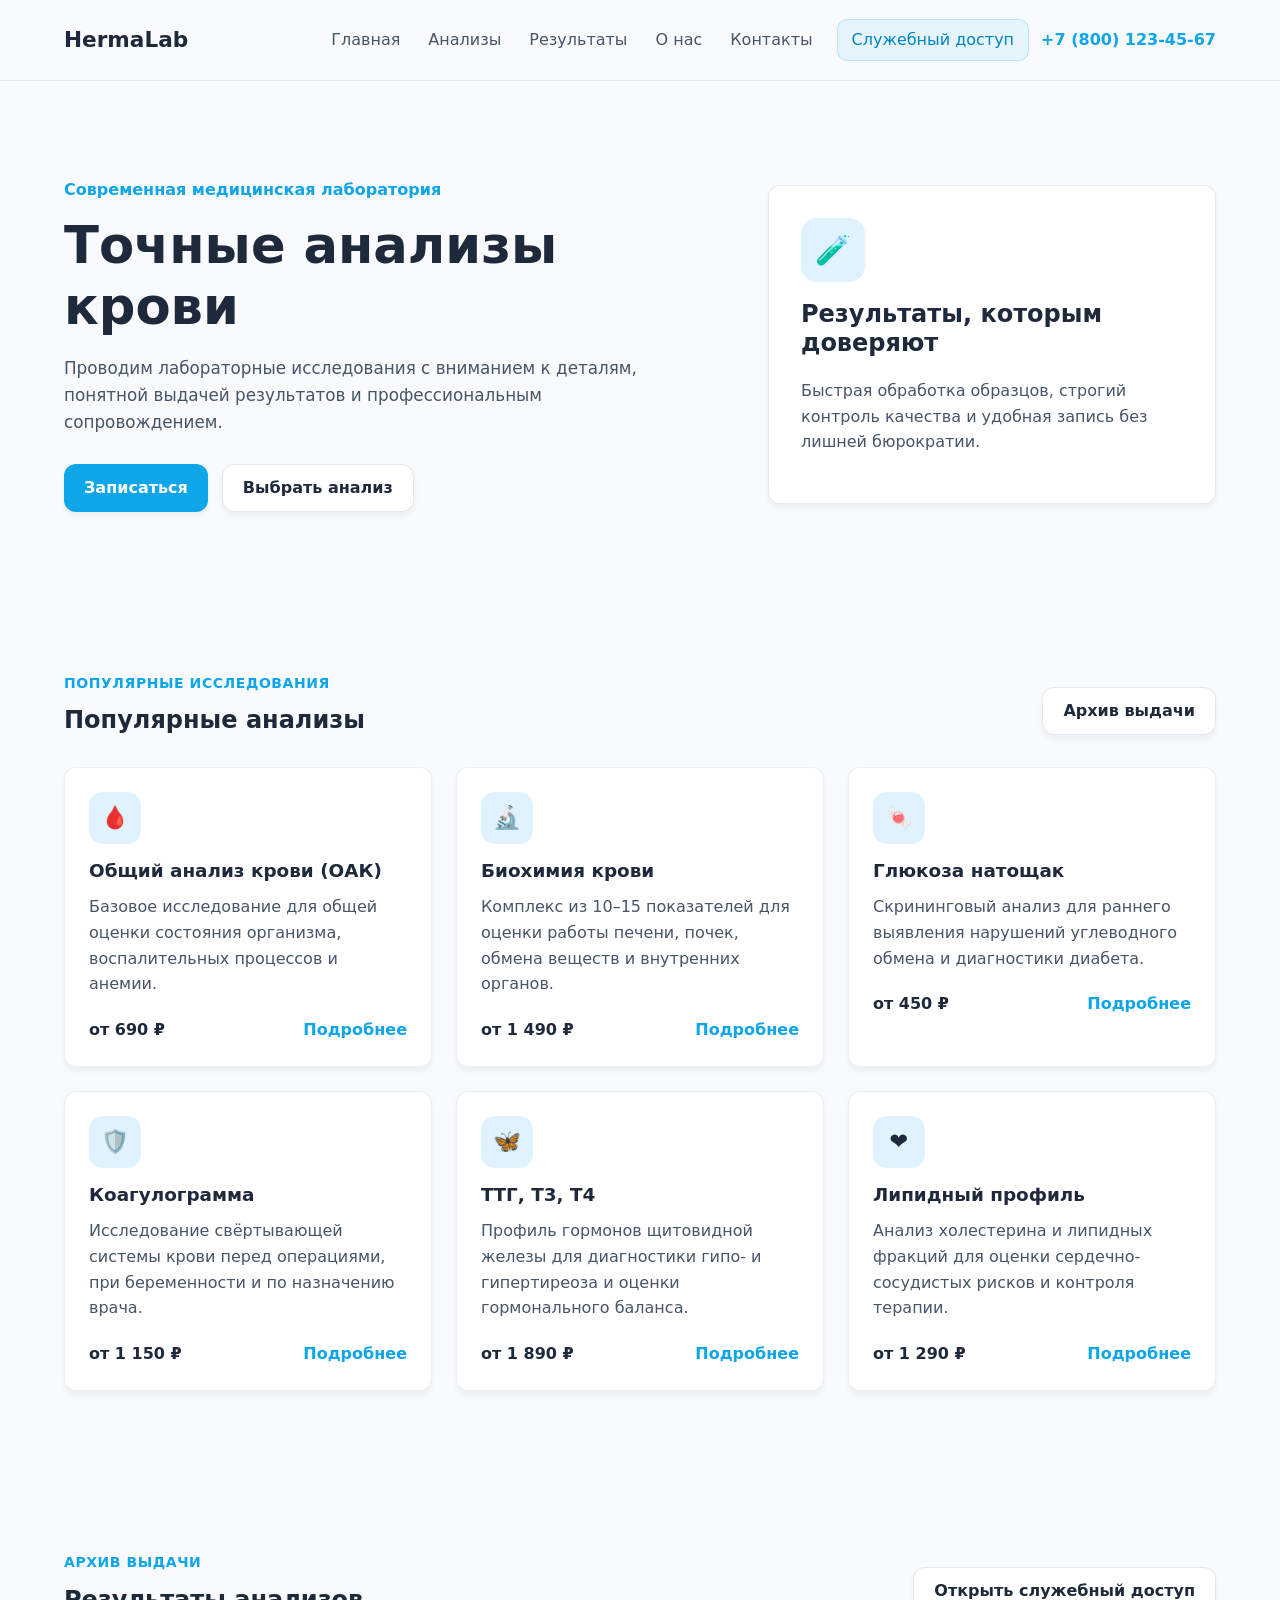
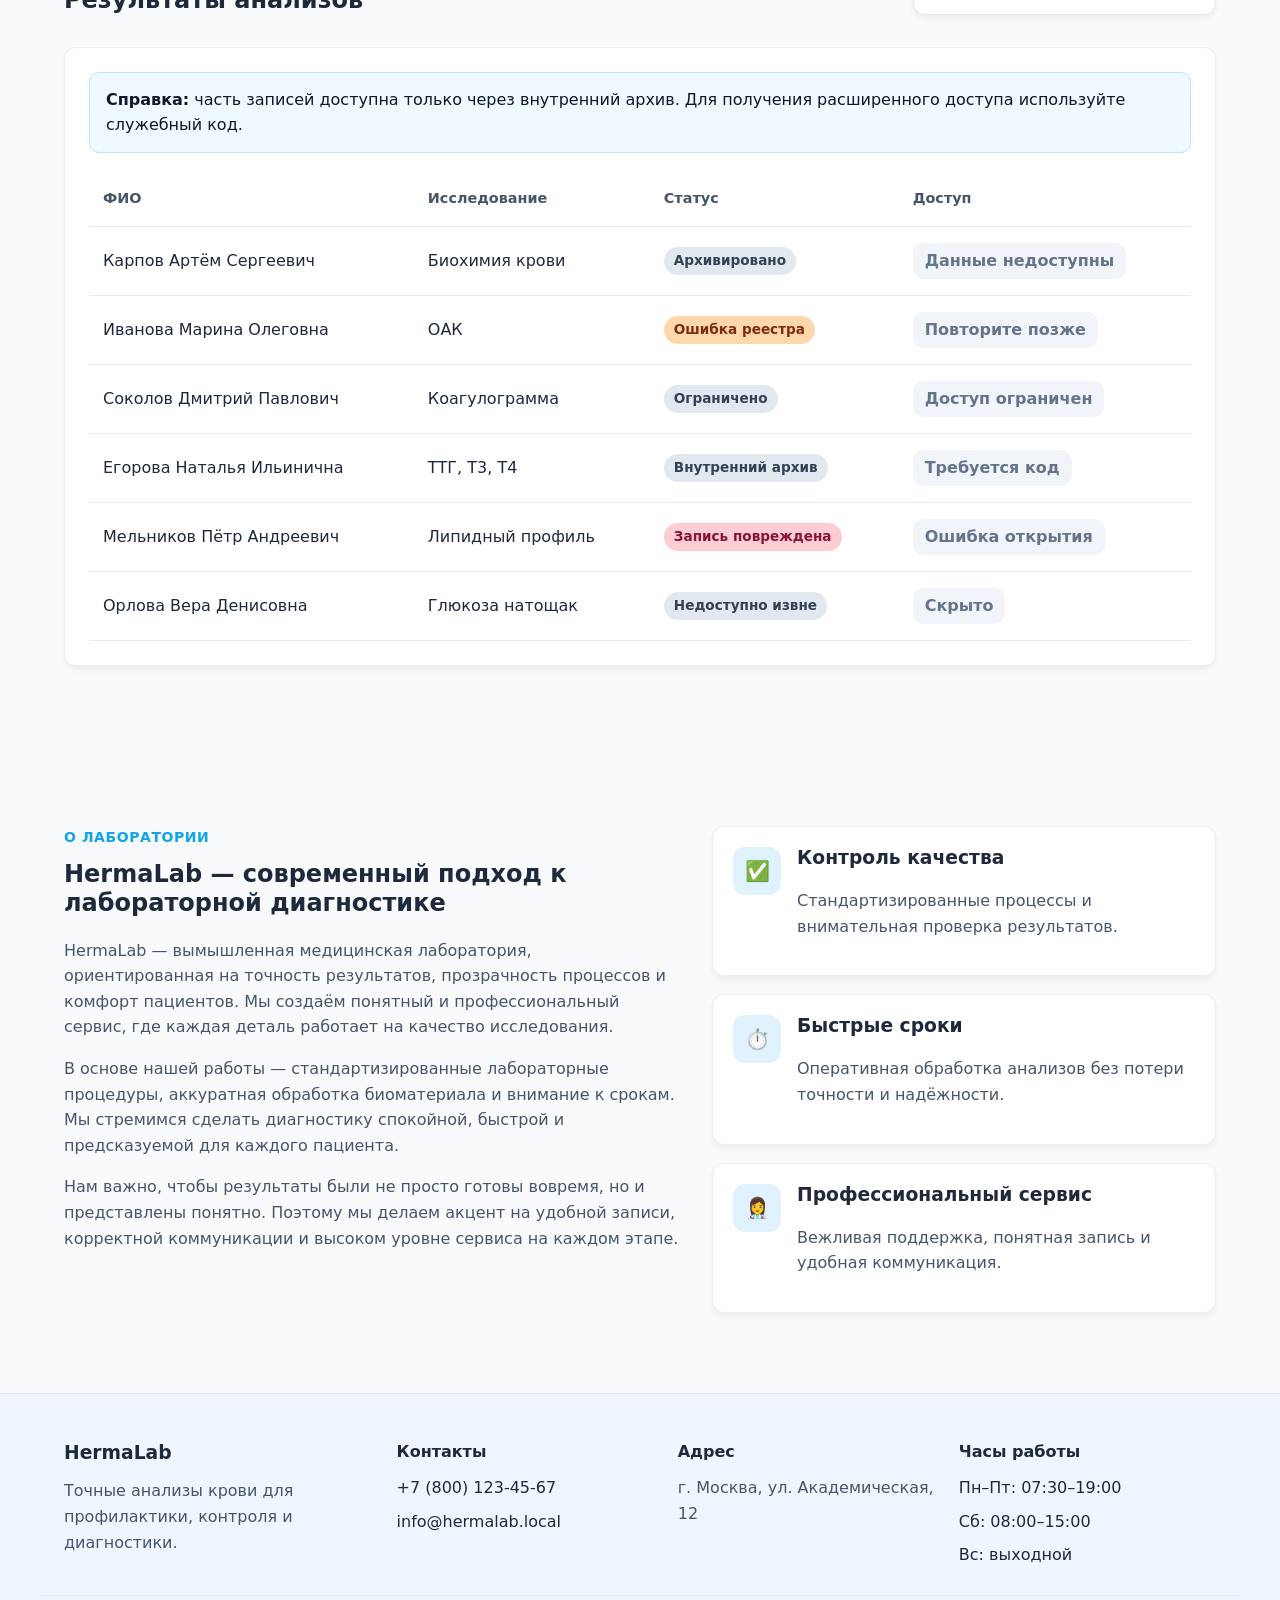
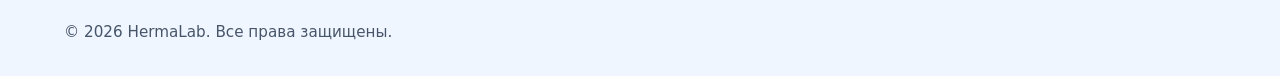
==== index.html @ 3f5a458c "111" ====
<!DOCTYPE html>
<html lang="ru">
<head>
  <meta charset="UTF-8" />
  <meta name="viewport" content="width=device-width, initial-scale=1.0" />
  <meta
    name="description"
    content="HermaLab — лаборатория точных анализов крови. Публичный интерфейс и скрытый служебный доступ для внутреннего проекта."
  />
  <title>HermaLab — Точные анализы крови</title>
  <link rel="stylesheet" href="styles.css" />
</head>
<body class="public-page">
  <!-- Header -->
  <header class="site-header">
    <div class="container header-inner">
      <a href="#home" class="logo">HermaLab</a>

      <button class="menu-toggle" type="button" aria-label="Открыть меню" aria-expanded="false">
        <span></span>
        <span></span>
        <span></span>
      </button>

      <nav class="main-nav" aria-label="Основная навигация">
        <ul class="nav-list">
          <li><a href="#home">Главная</a></li>
          <li><a href="#analyses">Анализы</a></li>
          <li><a href="#results">Результаты</a></li>
          <li><a href="#about">О нас</a></li>
          <li><a href="#contacts">Контакты</a></li>
        </ul>
      </nav>

      <div class="header-actions">
        <button class="staff-trigger" type="button" data-open-access>
          Служебный доступ
        </button>
        <a class="header-phone" href="tel:+78001234567">+7 (800) 123-45-67</a>
      </div>
    </div>
  </header>

  <main>
    <!-- Hero -->
    <section class="hero section" id="home">
      <div class="container hero-inner">
        <div class="hero-content">
          <p class="hero-label">Современная медицинская лаборатория</p>
          <h1>Точные анализы крови</h1>
          <p class="hero-text">
            Проводим лабораторные исследования с вниманием к деталям, понятной
            выдачей результатов и профессиональным сопровождением.
          </p>
          <div class="hero-actions">
            <a class="btn btn-primary" href="#contacts">Записаться</a>
            <a class="btn btn-secondary" href="#analyses">Выбрать анализ</a>
          </div>
        </div>

        <div class="hero-card">
          <div class="hero-card-icon">🧪</div>
          <h2>Результаты, которым доверяют</h2>
          <p>
            Быстрая обработка образцов, строгий контроль качества и удобная
            запись без лишней бюрократии.
          </p>
        </div>
      </div>
    </section>

    <!-- Popular Analyses -->
    <section class="section analyses" id="analyses">
      <div class="container">
        <div class="section-head">
          <div>
            <p class="section-label">Популярные исследования</p>
            <h2>Популярные анализы</h2>
          </div>
          <a class="btn btn-secondary" href="#results">Архив выдачи</a>
        </div>

        <div class="analysis-grid">
          <article class="analysis-card">
            <div class="analysis-icon" aria-hidden="true">🩸</div>
            <h3>Общий анализ крови (ОАК)</h3>
            <p>
              Базовое исследование для общей оценки состояния организма,
              воспалительных процессов и анемии.
            </p>
            <div class="analysis-footer">
              <span class="price">от 690 ₽</span>
              <a class="card-link" href="#results">Подробнее</a>
            </div>
          </article>

          <article class="analysis-card">
            <div class="analysis-icon" aria-hidden="true">🔬</div>
            <h3>Биохимия крови</h3>
            <p>
              Комплекс из 10–15 показателей для оценки работы печени, почек,
              обмена веществ и внутренних органов.
            </p>
            <div class="analysis-footer">
              <span class="price">от 1 490 ₽</span>
              <a class="card-link" href="#results">Подробнее</a>
            </div>
          </article>

          <article class="analysis-card">
            <div class="analysis-icon" aria-hidden="true">🍬</div>
            <h3>Глюкоза натощак</h3>
            <p>
              Скрининговый анализ для раннего выявления нарушений углеводного
              обмена и диагностики диабета.
            </p>
            <div class="analysis-footer">
              <span class="price">от 450 ₽</span>
              <a class="card-link" href="#results">Подробнее</a>
            </div>
          </article>

          <article class="analysis-card">
            <div class="analysis-icon" aria-hidden="true">🛡️</div>
            <h3>Коагулограмма</h3>
            <p>
              Исследование свёртывающей системы крови перед операциями,
              при беременности и по назначению врача.
            </p>
            <div class="analysis-footer">
              <span class="price">от 1 150 ₽</span>
              <a class="card-link" href="#results">Подробнее</a>
            </div>
          </article>

          <article class="analysis-card">
            <div class="analysis-icon" aria-hidden="true">🦋</div>
            <h3>ТТГ, Т3, Т4</h3>
            <p>
              Профиль гормонов щитовидной железы для диагностики гипо- и
              гипертиреоза и оценки гормонального баланса.
            </p>
            <div class="analysis-footer">
              <span class="price">от 1 890 ₽</span>
              <a class="card-link" href="#results">Подробнее</a>
            </div>
          </article>

          <article class="analysis-card">
            <div class="analysis-icon" aria-hidden="true">❤️</div>
            <h3>Липидный профиль</h3>
            <p>
              Анализ холестерина и липидных фракций для оценки сердечно-сосудистых
              рисков и контроля терапии.
            </p>
            <div class="analysis-footer">
              <span class="price">от 1 290 ₽</span>
              <a class="card-link" href="#results">Подробнее</a>
            </div>
          </article>
        </div>
      </div>
    </section>

    <!-- Result Registry -->
    <section class="section registry" id="results">
      <div class="container">
        <div class="section-head">
          <div>
            <p class="section-label">Архив выдачи</p>
            <h2>Результаты анализов</h2>
          </div>
          <button class="btn btn-secondary" type="button" data-open-access>
            Открыть служебный доступ
          </button>
        </div>

        <div class="registry-panel">
          <div class="registry-note">
            <strong>Справка:</strong> часть записей доступна только через
            внутренний архив. Для получения расширенного доступа используйте
            служебный код.
          </div>

          <div class="table-wrap">
            <table class="results-table">
              <thead>
                <tr>
                  <th>ФИО</th>
                  <th>Исследование</th>
                  <th>Статус</th>
                  <th>Доступ</th>
                </tr>
              </thead>
              <tbody>
                <tr>
                  <td>Карпов Артём Сергеевич</td>
                  <td>Биохимия крови</td>
                  <td><span class="status status-muted">Архивировано</span></td>
                  <td><button class="table-action disabled" type="button">Данные недоступны</button></td>
                </tr>
                <tr>
                  <td>Иванова Марина Олеговна</td>
                  <td>ОАК</td>
                  <td><span class="status status-warn">Ошибка реестра</span></td>
                  <td><button class="table-action disabled" type="button">Повторите позже</button></td>
                </tr>
                <tr>
                  <td>Соколов Дмитрий Павлович</td>
                  <td>Коагулограмма</td>
                  <td><span class="status status-muted">Ограничено</span></td>
                  <td><button class="table-action disabled" type="button">Доступ ограничен</button></td>
                </tr>
                <tr>
                  <td>Егорова Наталья Ильинична</td>
                  <td>ТТГ, Т3, Т4</td>
                  <td><span class="status status-muted">Внутренний архив</span></td>
                  <td><button class="table-action disabled" type="button">Требуется код</button></td>
                </tr>
                <tr>
                  <td>Мельников Пётр Андреевич</td>
                  <td>Липидный профиль</td>
                  <td><span class="status status-error">Запись повреждена</span></td>
                  <td><button class="table-action disabled" type="button">Ошибка открытия</button></td>
                </tr>
                <tr>
                  <td>Орлова Вера Денисовна</td>
                  <td>Глюкоза натощак</td>
                  <td><span class="status status-muted">Недоступно извне</span></td>
                  <td><button class="table-action disabled" type="button">Скрыто</button></td>
                </tr>
              </tbody>
            </table>
          </div>
        </div>
      </div>
    </section>

    <!-- About -->
    <section class="section about" id="about">
      <div class="container about-inner">
        <div class="about-text">
          <p class="section-label">О лаборатории</p>
          <h2>HermaLab — современный подход к лабораторной диагностике</h2>

          <p>
            HermaLab — вымышленная медицинская лаборатория, ориентированная на
            точность результатов, прозрачность процессов и комфорт пациентов.
            Мы создаём понятный и профессиональный сервис, где каждая деталь
            работает на качество исследования.
          </p>

          <p>
            В основе нашей работы — стандартизированные лабораторные процедуры,
            аккуратная обработка биоматериала и внимание к срокам. Мы стремимся
            сделать диагностику спокойной, быстрой и предсказуемой для каждого пациента.
          </p>

          <p>
            Нам важно, чтобы результаты были не просто готовы вовремя, но и
            представлены понятно. Поэтому мы делаем акцент на удобной записи,
            корректной коммуникации и высоком уровне сервиса на каждом этапе.
          </p>
        </div>

        <div class="advantages">
          <div class="advantage-item">
            <div class="advantage-icon" aria-hidden="true">✅</div>
            <div>
              <h3>Контроль качества</h3>
              <p>Стандартизированные процессы и внимательная проверка результатов.</p>
            </div>
          </div>

          <div class="advantage-item">
            <div class="advantage-icon" aria-hidden="true">⏱️</div>
            <div>
              <h3>Быстрые сроки</h3>
              <p>Оперативная обработка анализов без потери точности и надёжности.</p>
            </div>
          </div>

          <div class="advantage-item">
            <div class="advantage-icon" aria-hidden="true">👩‍⚕️</div>
            <div>
              <h3>Профессиональный сервис</h3>
              <p>Вежливая поддержка, понятная запись и удобная коммуникация.</p>
            </div>
          </div>
        </div>
      </div>
    </section>
  </main>

  <!-- Footer -->
  <footer class="site-footer" id="contacts">
    <div class="container footer-grid">
      <div>
        <h3>HermaLab</h3>
        <p>Точные анализы крови для профилактики, контроля и диагностики.</p>
      </div>

      <div>
        <h4>Контакты</h4>
        <ul class="footer-list">
          <li><a href="tel:+78001234567">+7 (800) 123-45-67</a></li>
          <li><a href="mailto:info@hermalab.local">info@hermalab.local</a></li>
        </ul>
      </div>

      <div>
        <h4>Адрес</h4>
        <p>г. Москва, ул. Академическая, 12</p>
      </div>

      <div>
        <h4>Часы работы</h4>
        <ul class="footer-list">
          <li>Пн–Пт: 07:30–19:00</li>
          <li>Сб: 08:00–15:00</li>
          <li>Вс: выходной</li>
        </ul>
      </div>
    </div>

    <div class="container footer-bottom">
      <p>&copy; <span id="current-year"></span> HermaLab. Все права защищены.</p>
    </div>
  </footer>

  <!-- Access Modal -->
  <div class="access-modal" id="access-modal" aria-hidden="true">
    <div class="access-backdrop" data-close-access></div>

    <section class="access-dialog" role="dialog" aria-modal="true" aria-labelledby="access-title">
      <button class="access-close" type="button" aria-label="Закрыть окно" data-close-access>
        ×
      </button>

      <p class="dialog-label">Служебный доступ</p>
      <h2 id="access-title">Внутренний архив HermaLab</h2>
      <p class="dialog-text">
        Для просмотра служебных данных и внутренней страницы сотрудника введите
        код-пароль, найденный ранее.
      </p>

      <form class="access-form" id="access-form">
        <label class="access-label" for="staff-code">Код доступа</label>
        <input
          class="access-input"
          id="staff-code"
          name="staffCode"
          type="password"
          autocomplete="off"
          placeholder="Введите код"
          required
        />
        <p class="access-hint">Регистр учитывается.</p>
        <p class="access-message" id="access-message" aria-live="polite"></p>
        <button class="btn btn-primary access-submit" type="submit">
          Подтвердить доступ
        </button>
      </form>
    </section>
  </div>

  <script src="script.js"></script>
</body>
</html>
---- styles.css ----
/* =========================
   CSS Variables
========================= */
:root {
  --bg-color: #f8fafc;
  --accent-color: #0ea5e9;
  --accent-color-dark: #0284c7;
  --text-color: #1e293b;
  --muted-text: #475569;
  --card-color: #ffffff;
  --border-color: #e2e8f0;
  --shadow: 0 4px 6px rgba(0, 0, 0, 0.05);
  --shadow-hover: 0 12px 24px rgba(0, 0, 0, 0.08);
  --radius: 12px;
  --container-width: 1200px;
  --section-space: 80px;
  --header-height: 80px;

  --archive-bg: #08111d;
  --archive-surface: #0d1827;
  --archive-surface-2: #132235;
  --archive-border: rgba(148, 163, 184, 0.18);
  --archive-text: #dbe7f5;
  --archive-muted: #94a3b8;
  --archive-accent: #38bdf8;
  --archive-danger: #fb7185;
  --archive-warn: #f59e0b;
}

/* =========================
   Base styles
========================= */
*,
*::before,
*::after {
  box-sizing: border-box;
}

html {
  scroll-behavior: smooth;
  scroll-padding-top: 96px;
}

body {
  margin: 0;
  font-family: system-ui, -apple-system, sans-serif;
  background-color: var(--bg-color);
  color: var(--text-color);
  line-height: 1.6;
}

body.modal-open {
  overflow: hidden;
}

img {
  max-width: 100%;
  display: block;
}

a {
  color: inherit;
  text-decoration: none;
}

button,
input {
  font: inherit;
}

.container {
  max-width: var(--container-width);
  margin: 0 auto;
  padding: 0 24px;
}

.section {
  padding: var(--section-space) 0;
}

.section-label {
  margin: 0 0 12px;
  color: var(--accent-color);
  font-weight: 600;
  font-size: 14px;
  letter-spacing: 0.04em;
  text-transform: uppercase;
}

h1,
h2,
h3,
h4 {
  margin-top: 0;
  line-height: 1.2;
}

p {
  margin-top: 0;
  color: var(--muted-text);
}

/* =========================
   Header
========================= */
.site-header {
  position: sticky;
  top: 0;
  z-index: 1000;
  background-color: rgba(248, 250, 252, 0.92);
  backdrop-filter: blur(10px);
  border-bottom: 1px solid rgba(226, 232, 240, 0.8);
}

.header-inner {
  min-height: var(--header-height);
  display: flex;
  align-items: center;
  justify-content: space-between;
  gap: 24px;
}

.logo {
  font-size: 1.35rem;
  font-weight: 800;
  color: var(--text-color);
  white-space: nowrap;
}

.main-nav {
  margin-left: auto;
}

.nav-list {
  display: flex;
  align-items: center;
  gap: 28px;
  list-style: none;
  padding: 0;
  margin: 0;
}

.nav-list a {
  color: var(--muted-text);
  font-weight: 500;
  transition: color 0.2s ease;
}

.nav-list a:hover,
.nav-list a:focus-visible {
  color: var(--accent-color);
}

.header-actions {
  display: flex;
  align-items: center;
  gap: 12px;
}

.header-phone {
  white-space: nowrap;
  font-weight: 700;
  color: var(--accent-color);
}

.staff-trigger {
  min-height: 42px;
  padding: 0 14px;
  border-radius: 10px;
  border: 1px solid rgba(14, 165, 233, 0.2);
  background-color: rgba(14, 165, 233, 0.08);
  color: var(--accent-color-dark);
  cursor: pointer;
  transition: transform 0.2s ease, box-shadow 0.2s ease, background-color 0.2s ease;
}

.staff-trigger:hover,
.staff-trigger:focus-visible {
  transform: translateY(-2px);
  box-shadow: var(--shadow);
  background-color: rgba(14, 165, 233, 0.14);
}

.menu-toggle {
  display: none;
  width: 46px;
  height: 46px;
  padding: 0;
  border: 1px solid var(--border-color);
  background-color: var(--card-color);
  border-radius: 10px;
  cursor: pointer;
}

.menu-toggle span {
  display: block;
  width: 20px;
  height: 2px;
  background-color: var(--text-color);
  margin: 4px auto;
  transition: transform 0.25s ease, opacity 0.25s ease;
}

/* =========================
   Buttons
========================= */
.btn {
  display: inline-flex;
  align-items: center;
  justify-content: center;
  min-height: 48px;
  padding: 0 20px;
  border-radius: 12px;
  font-weight: 600;
  border: none;
  cursor: pointer;
  transition: transform 0.2s ease, box-shadow 0.2s ease, background-color 0.2s ease, border-color 0.2s ease;
}

.btn:hover,
.btn:focus-visible {
  transform: translateY(-2px);
}

.btn-primary {
  background-color: var(--accent-color);
  color: #ffffff;
  box-shadow: var(--shadow);
}

.btn-primary:hover,
.btn-primary:focus-visible {
  background-color: var(--accent-color-dark);
  box-shadow: var(--shadow-hover);
}

.btn-secondary {
  background-color: var(--card-color);
  color: var(--text-color);
  border: 1px solid var(--border-color);
  box-shadow: var(--shadow);
}

.btn-secondary:hover,
.btn-secondary:focus-visible {
  box-shadow: var(--shadow-hover);
}

.btn-small {
  min-height: 42px;
}

/* =========================
   Hero
========================= */
.hero {
  padding-top: 96px;
}

.hero-inner {
  display: grid;
  grid-template-columns: 1.2fr 0.8fr;
  gap: 32px;
  align-items: center;
}

.hero-content h1 {
  font-size: clamp(2.4rem, 4vw, 4rem);
  margin-bottom: 18px;
}

.hero-label {
  margin-bottom: 12px;
  font-weight: 600;
  color: var(--accent-color);
}

.hero-text {
  max-width: 640px;
  font-size: 1.05rem;
  margin-bottom: 28px;
}

.hero-actions {
  display: flex;
  flex-wrap: wrap;
  gap: 14px;
}

.hero-card {
  background-color: var(--card-color);
  border-radius: var(--radius);
  padding: 32px;
  box-shadow: var(--shadow);
  border: 1px solid rgba(226, 232, 240, 0.8);
}

.hero-card-icon {
  width: 64px;
  height: 64px;
  display: grid;
  place-items: center;
  border-radius: 16px;
  font-size: 1.8rem;
  background-color: #e0f2fe;
  margin-bottom: 18px;
}

/* =========================
   Section heading
========================= */
.section-head {
  display: flex;
  justify-content: space-between;
  align-items: end;
  gap: 20px;
  margin-bottom: 32px;
}

.section-head h2 {
  margin-bottom: 0;
}

/* =========================
   Analysis cards
========================= */
.analysis-grid {
  display: grid;
  grid-template-columns: repeat(3, minmax(0, 1fr));
  gap: 24px;
}

.analysis-card,
.registry-panel,
.advantage-item {
  background-color: var(--card-color);
  border-radius: var(--radius);
  box-shadow: var(--shadow);
  border: 1px solid rgba(226, 232, 240, 0.7);
}

.analysis-card {
  padding: 24px;
  transition: transform 0.25s ease, box-shadow 0.25s ease;
}

.analysis-card:hover,
.analysis-card:focus-within {
  transform: translateY(-4px);
  box-shadow: var(--shadow-hover);
}

.analysis-icon {
  width: 52px;
  height: 52px;
  display: grid;
  place-items: center;
  background-color: #e0f2fe;
  border-radius: 14px;
  font-size: 1.4rem;
  margin-bottom: 16px;
}

.analysis-card h3 {
  margin-bottom: 12px;
  font-size: 1.15rem;
}

.analysis-card p {
  min-height: 76px;
}

.analysis-footer {
  display: flex;
  align-items: center;
  justify-content: space-between;
  gap: 16px;
  margin-top: 20px;
}

.price {
  font-weight: 800;
  color: var(--text-color);
}

.card-link {
  color: var(--accent-color);
  font-weight: 600;
}

.card-link:hover,
.card-link:focus-visible {
  color: var(--accent-color-dark);
}

/* =========================
   Registry table
========================= */
.registry-panel {
  padding: 24px;
}

.registry-note {
  padding: 14px 16px;
  border-radius: 10px;
  background-color: #f0f9ff;
  color: #0f172a;
  border: 1px solid #bae6fd;
  margin-bottom: 18px;
}

.table-wrap {
  overflow-x: auto;
}

.results-table {
  width: 100%;
  border-collapse: collapse;
  min-width: 720px;
}

.results-table th,
.results-table td {
  padding: 16px 14px;
  text-align: left;
  border-bottom: 1px solid rgba(226, 232, 240, 0.9);
}

.results-table th {
  font-size: 0.9rem;
  color: var(--muted-text);
  font-weight: 700;
}

.results-table tbody tr:hover {
  background-color: rgba(14, 165, 233, 0.04);
}

.status {
  display: inline-flex;
  align-items: center;
  min-height: 28px;
  padding: 0 10px;
  border-radius: 999px;
  font-size: 0.85rem;
  font-weight: 700;
}

.status-muted {
  color: #334155;
  background-color: #e2e8f0;
}

.status-warn {
  color: #7c2d12;
  background-color: #fed7aa;
}

.status-error {
  color: #881337;
  background-color: #fecdd3;
}

.status-active {
  color: #0f172a;
  background-color: #7dd3fc;
}

.table-action {
  display: inline-flex;
  align-items: center;
  justify-content: center;
  min-height: 36px;
  padding: 0 12px;
  border-radius: 10px;
  border: none;
  font-weight: 600;
}

.table-action.disabled {
  background-color: #f1f5f9;
  color: #64748b;
  cursor: not-allowed;
}

.table-action.live {
  background-color: rgba(56, 189, 248, 0.14);
  color: #0369a1;
}

.table-action.live:hover,
.table-action.live:focus-visible {
  background-color: rgba(56, 189, 248, 0.22);
}

/* =========================
   About
========================= */
.about-inner {
  display: grid;
  grid-template-columns: 1.1fr 0.9fr;
  gap: 32px;
  align-items: start;
}

.advantages {
  display: grid;
  gap: 18px;
}

.advantage-item {
  display: flex;
  align-items: flex-start;
  gap: 16px;
  padding: 20px;
}

.advantage-icon {
  width: 48px;
  height: 48px;
  flex: 0 0 48px;
  display: grid;
  place-items: center;
  border-radius: 12px;
  background-color: #e0f2fe;
  font-size: 1.25rem;
}

/* =========================
   Footer
========================= */
.site-footer {
  background-color: #eff6ff;
  border-top: 1px solid rgba(226, 232, 240, 0.9);
  padding-top: 48px;
}

.footer-grid {
  display: grid;
  grid-template-columns: 1.2fr 1fr 1fr 1fr;
  gap: 24px;
}

.footer-grid h3,
.footer-grid h4 {
  margin-bottom: 14px;
}

.footer-list {
  list-style: none;
  padding: 0;
  margin: 0;
}

.footer-list li + li {
  margin-top: 8px;
}

.footer-bottom {
  padding: 24px 24px 32px;
  margin-top: 24px;
  border-top: 1px solid rgba(226, 232, 240, 0.9);
}

.footer-bottom p {
  margin: 0;
  font-size: 0.95rem;
}

/* =========================
   Access modal
========================= */
.access-modal {
  position: fixed;
  inset: 0;
  display: none;
  align-items: center;
  justify-content: center;
  z-index: 2000;
}

.access-modal.is-open {
  display: flex;
}

.access-backdrop {
  position: absolute;
  inset: 0;
  background-color: rgba(15, 23, 42, 0.55);
  backdrop-filter: blur(4px);
}

.access-dialog {
  position: relative;
  width: min(100%, 520px);
  margin: 24px;
  padding: 28px;
  border-radius: 18px;
  background: linear-gradient(180deg, #ffffff 0%, #f8fafc 100%);
  box-shadow: 0 24px 60px rgba(15, 23, 42, 0.18);
  border: 1px solid rgba(226, 232, 240, 0.8);
}

.access-close {
  position: absolute;
  top: 14px;
  right: 14px;
  width: 38px;
  height: 38px;
  border-radius: 10px;
  border: 1px solid var(--border-color);
  background-color: #ffffff;
  cursor: pointer;
}

.dialog-label,
.archive-label,
.archive-card-label {
  margin: 0 0 10px;
  font-size: 0.85rem;
  font-weight: 700;
  letter-spacing: 0.08em;
  text-transform: uppercase;
}

.dialog-label {
  color: var(--accent-color);
}

.dialog-text {
  margin-bottom: 18px;
}

.access-form {
  display: grid;
  gap: 10px;
}

.access-label {
  font-weight: 700;
  color: var(--text-color);
}

.access-input {
  min-height: 48px;
  padding: 0 14px;
  border-radius: 12px;
  border: 1px solid #cbd5e1;
  background-color: #ffffff;
}

.access-input:focus {
  outline: 2px solid rgba(14, 165, 233, 0.2);
  border-color: var(--accent-color);
}

.access-hint,
.access-message {
  margin: 0;
  font-size: 0.92rem;
}

.access-message {
  min-height: 24px;
  font-weight: 600;
}

.access-message.error {
  color: #be123c;
}

.access-message.success {
  color: #0369a1;
}

/* =========================
   Staff page
========================= */
.staff-page {
  background:
    radial-gradient(circle at top left, rgba(56, 189, 248, 0.08), transparent 24%),
    radial-gradient(circle at top right, rgba(148, 163, 184, 0.08), transparent 22%),
    var(--archive-bg);
  color: var(--archive-text);
}

.staff-page p,
.staff-page li,
.staff-page td,
.staff-page th,
.staff-page a,
.staff-page h1,
.staff-page h2,
.staff-page h3 {
  color: inherit;
}

.archive-header {
  position: sticky;
  top: 0;
  z-index: 1200;
  border-bottom: 1px solid var(--archive-border);
  background-color: rgba(8, 17, 29, 0.88);
  backdrop-filter: blur(12px);
}

.archive-header-inner {
  min-height: 88px;
  display: flex;
  align-items: center;
  justify-content: space-between;
  gap: 20px;
}

.archive-label,
.archive-card-label {
  color: var(--archive-accent);
}

.archive-header h1 {
  margin: 0;
  font-size: clamp(1.8rem, 3vw, 2.6rem);
}

.archive-header-actions {
  display: flex;
  gap: 12px;
  align-items: center;
}

.staff-page .btn-secondary {
  background-color: rgba(148, 163, 184, 0.06);
  color: var(--archive-text);
  border-color: var(--archive-border);
  box-shadow: none;
}

.staff-page .btn-primary {
  background-color: var(--archive-accent);
  color: #082032;
  box-shadow: none;
}

.archive-main {
  padding-bottom: 64px;
}

.archive-section {
  padding: 32px 0;
}

.archive-warning {
  padding: 16px 18px;
  border-radius: 14px;
  border: 1px solid rgba(56, 189, 248, 0.24);
  background-color: rgba(56, 189, 248, 0.08);
  color: var(--archive-text);
}

.placeholder-inline {
  color: #fef08a;
  font-weight: 700;
}

.archive-grid {
  display: grid;
  grid-template-columns: repeat(3, minmax(0, 1fr));
  gap: 20px;
}

.archive-card,
.archive-surface {
  background-color: rgba(13, 24, 39, 0.9);
  border: 1px solid var(--archive-border);
  border-radius: 16px;
  box-shadow: 0 18px 34px rgba(0, 0, 0, 0.18);
}

.archive-card {
  padding: 22px;
}

.muted-card {
  color: var(--archive-muted);
}

.archive-list {
  margin: 0;
  padding-left: 18px;
  display: grid;
  gap: 8px;
}

.compact-list {
  gap: 6px;
}

.log-list {
  display: grid;
  gap: 10px;
}

.log-line {
  display: flex;
  justify-content: space-between;
  gap: 12px;
  padding: 10px 12px;
  border-radius: 10px;
  background-color: rgba(148, 163, 184, 0.06);
  color: var(--archive-muted);
}

.archive-head {
  align-items: center;
}

.staff-page .registry-panel {
  background-color: rgba(13, 24, 39, 0.9);
  border-color: var(--archive-border);
  box-shadow: 0 18px 34px rgba(0, 0, 0, 0.18);
}

.staff-page .results-table th,
.staff-page .results-table td {
  border-bottom-color: rgba(148, 163, 184, 0.12);
}

.staff-page .results-table tbody tr:hover {
  background-color: rgba(56, 189, 248, 0.06);
}

.active-row {
  background-color: rgba(56, 189, 248, 0.08);
}

.profile-layout {
  display: grid;
  grid-template-columns: minmax(280px, 340px) minmax(0, 1fr);
  gap: 24px;
  align-items: start;
}

.profile-card,
.profile-info-card,
.video-card {
  color: var(--archive-text);
}

.profile-photo,
.profile-meta,
.video-placeholder {
  position: relative;
}

.placeholder-box {
  border: 1px dashed rgba(254, 240, 138, 0.7);
  border-radius: 14px;
  padding: 14px;
  background-color: rgba(254, 240, 138, 0.05);
}

.placeholder-tag {
  display: inline-flex;
  min-height: 28px;
  align-items: center;
  padding: 0 10px;
  margin-bottom: 12px;
  border-radius: 999px;
  background-color: rgba(254, 240, 138, 0.14);
  color: #fef08a;
  font-size: 0.8rem;
  font-weight: 800;
  letter-spacing: 0.04em;
}

.placeholder-avatar {
  min-height: 260px;
  display: grid;
  place-items: center;
  border-radius: 12px;
  background:
    linear-gradient(135deg, rgba(56, 189, 248, 0.12), rgba(148, 163, 184, 0.08)),
    rgba(15, 23, 42, 0.7);
  color: var(--archive-muted);
  font-size: 1.3rem;
  font-weight: 700;
}

.profile-meta {
  margin-top: 16px;
}

.profile-meta h2 {
  margin-bottom: 8px;
}

.profile-role {
  margin-bottom: 12px;
  color: var(--archive-accent) !important;
  font-weight: 700;
}

.profile-content {
  display: grid;
  gap: 24px;
}

.video-screen {
  min-height: 280px;
  display: grid;
  place-items: center;
  gap: 12px;
  border-radius: 12px;
  background:
    linear-gradient(180deg, rgba(56, 189, 248, 0.04), rgba(15, 23, 42, 0.6)),
    rgba(15, 23, 42, 0.72);
  text-align: center;
  padding: 20px;
}

.video-play {
  width: 72px;
  height: 72px;
  display: grid;
  place-items: center;
  border-radius: 50%;
  background-color: rgba(56, 189, 248, 0.16);
  color: #7dd3fc;
  font-size: 1.6rem;
}

.video-note {
  margin-top: 14px;
  color: var(--archive-muted) !important;
}



.noise-layout {
  display: grid;
  grid-template-columns: 1.05fr 0.95fr;
  gap: 24px;
}

.fragments-grid {
  display: grid;
  grid-template-columns: repeat(2, minmax(0, 1fr));
  gap: 12px;
}

.fragment-card {
  padding: 12px 14px;
  border-radius: 12px;
  background-color: rgba(148, 163, 184, 0.06);
  border: 1px solid rgba(148, 163, 184, 0.1);
  color: var(--archive-muted);
}

.record-layout {
  display: grid;
  grid-template-columns: minmax(280px, 340px) minmax(0, 1fr);
  gap: 24px;
  align-items: start;
}

.record-actions {
  margin-top: 20px;
}

/* =========================
   Responsive
========================= */
@media (max-width: 1024px) {
  .hero-inner,
  .about-inner,
  .footer-grid,
  .archive-grid,
  .profile-layout,
  .record-layout,
  .noise-layout {
    grid-template-columns: 1fr;
  }

  .analysis-grid {
    grid-template-columns: repeat(2, minmax(0, 1fr));
  }
}

@media (max-width: 860px) {
  .menu-toggle {
    display: inline-block;
  }

  .main-nav {
    position: absolute;
    top: calc(100% + 8px);
    left: 24px;
    right: 24px;
    background-color: var(--card-color);
    border-radius: 12px;
    box-shadow: var(--shadow-hover);
    border: 1px solid var(--border-color);
    padding: 16px;
    display: none;
  }

  .site-header.nav-open .main-nav {
    display: block;
  }

  .site-header.nav-open .menu-toggle span:nth-child(1) {
    transform: translateY(6px) rotate(45deg);
  }

  .site-header.nav-open .menu-toggle span:nth-child(2) {
    opacity: 0;
  }

  .site-header.nav-open .menu-toggle span:nth-child(3) {
    transform: translateY(-6px) rotate(-45deg);
  }

  .nav-list {
    flex-direction: column;
    align-items: flex-start;
    gap: 16px;
  }

  .header-phone {
    display: none;
  }

  .header-actions {
    margin-left: auto;
  }

  .section-head,
  .archive-header-inner {
    flex-direction: column;
    align-items: flex-start;
  }
}

@media (max-width: 640px) {
  :root {
    --section-space: 64px;
  }

  .hero {
    padding-top: 72px;
  }

  .analysis-grid {
    grid-template-columns: 1fr;
  }

  .fragments-grid {
    grid-template-columns: 1fr;
  }

  .hero-actions,
  .archive-header-actions {
    flex-direction: column;
    align-items: stretch;
  }

  .btn,
  .staff-trigger {
    width: 100%;
  }

  .hero-card,
  .access-dialog,
  .registry-panel,
  .archive-card {
    padding: 20px;
  }

  .results-table {
    min-width: 640px;
  }
}
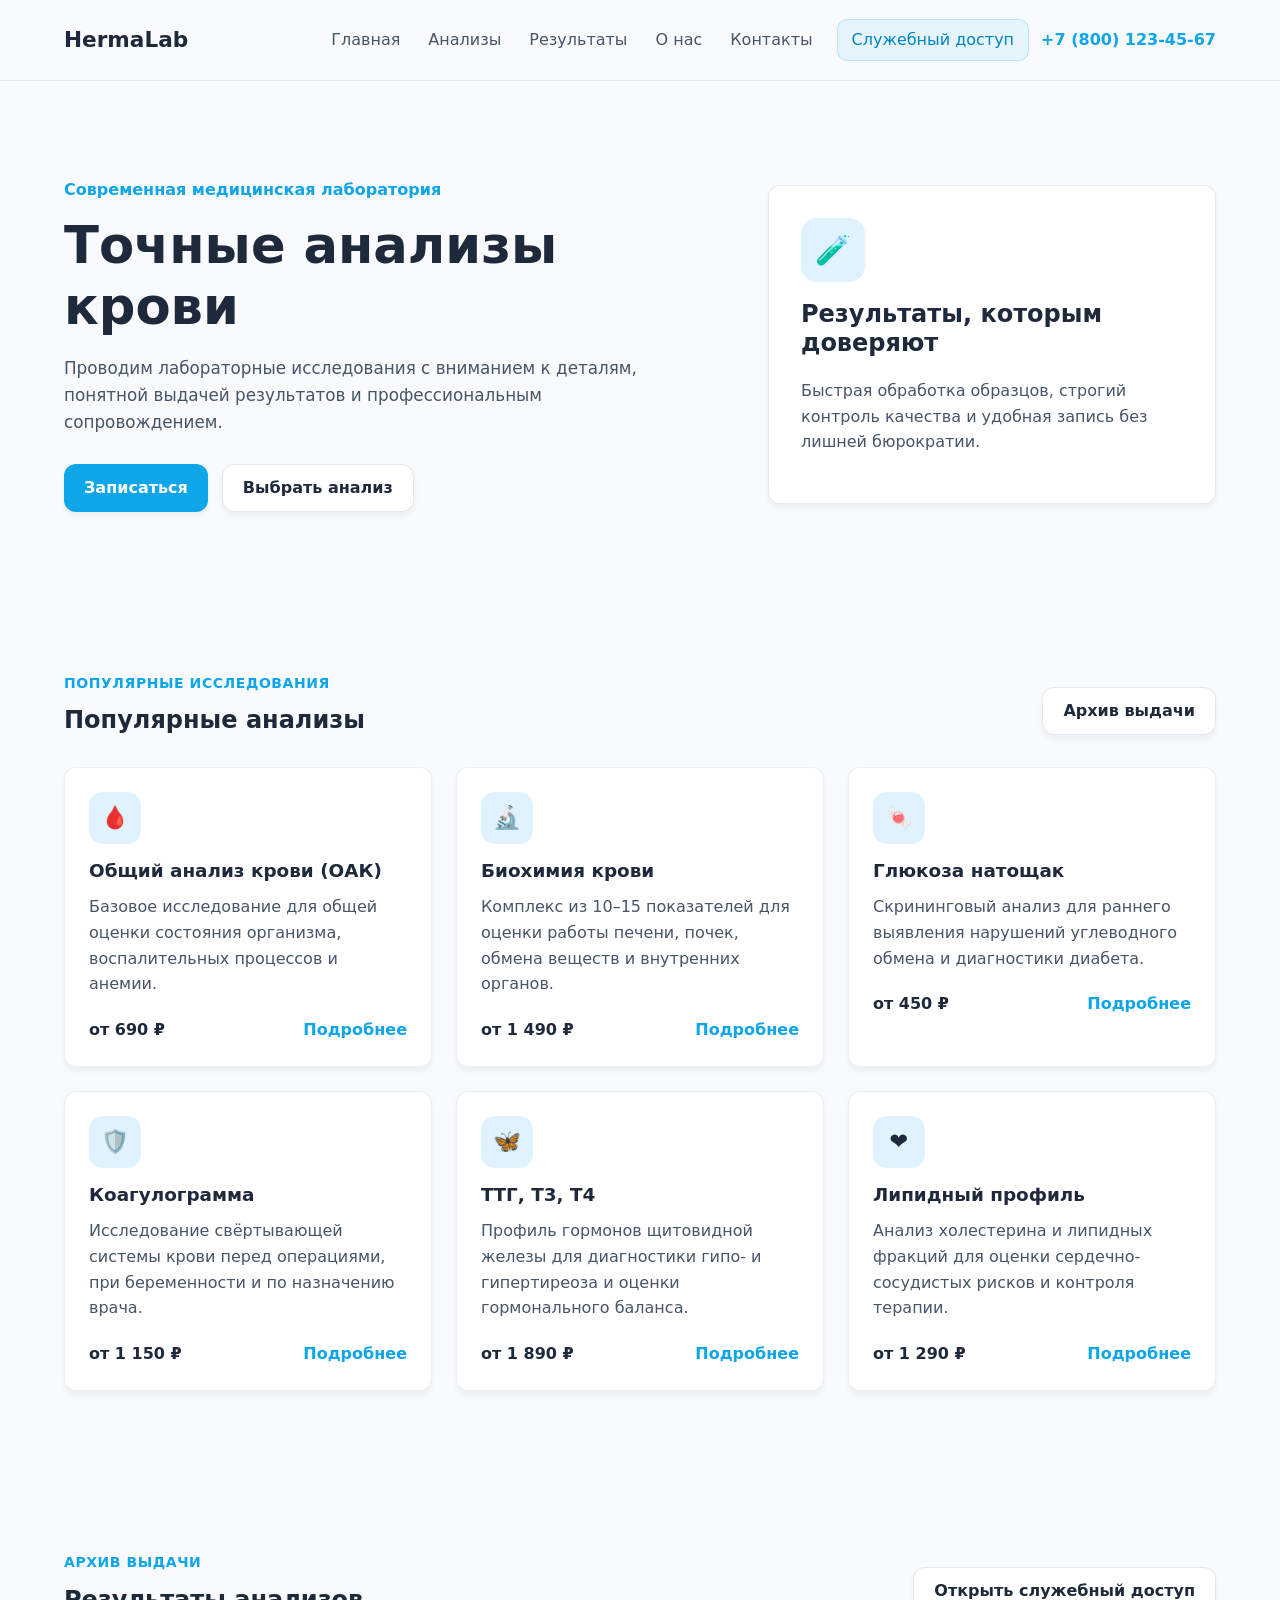
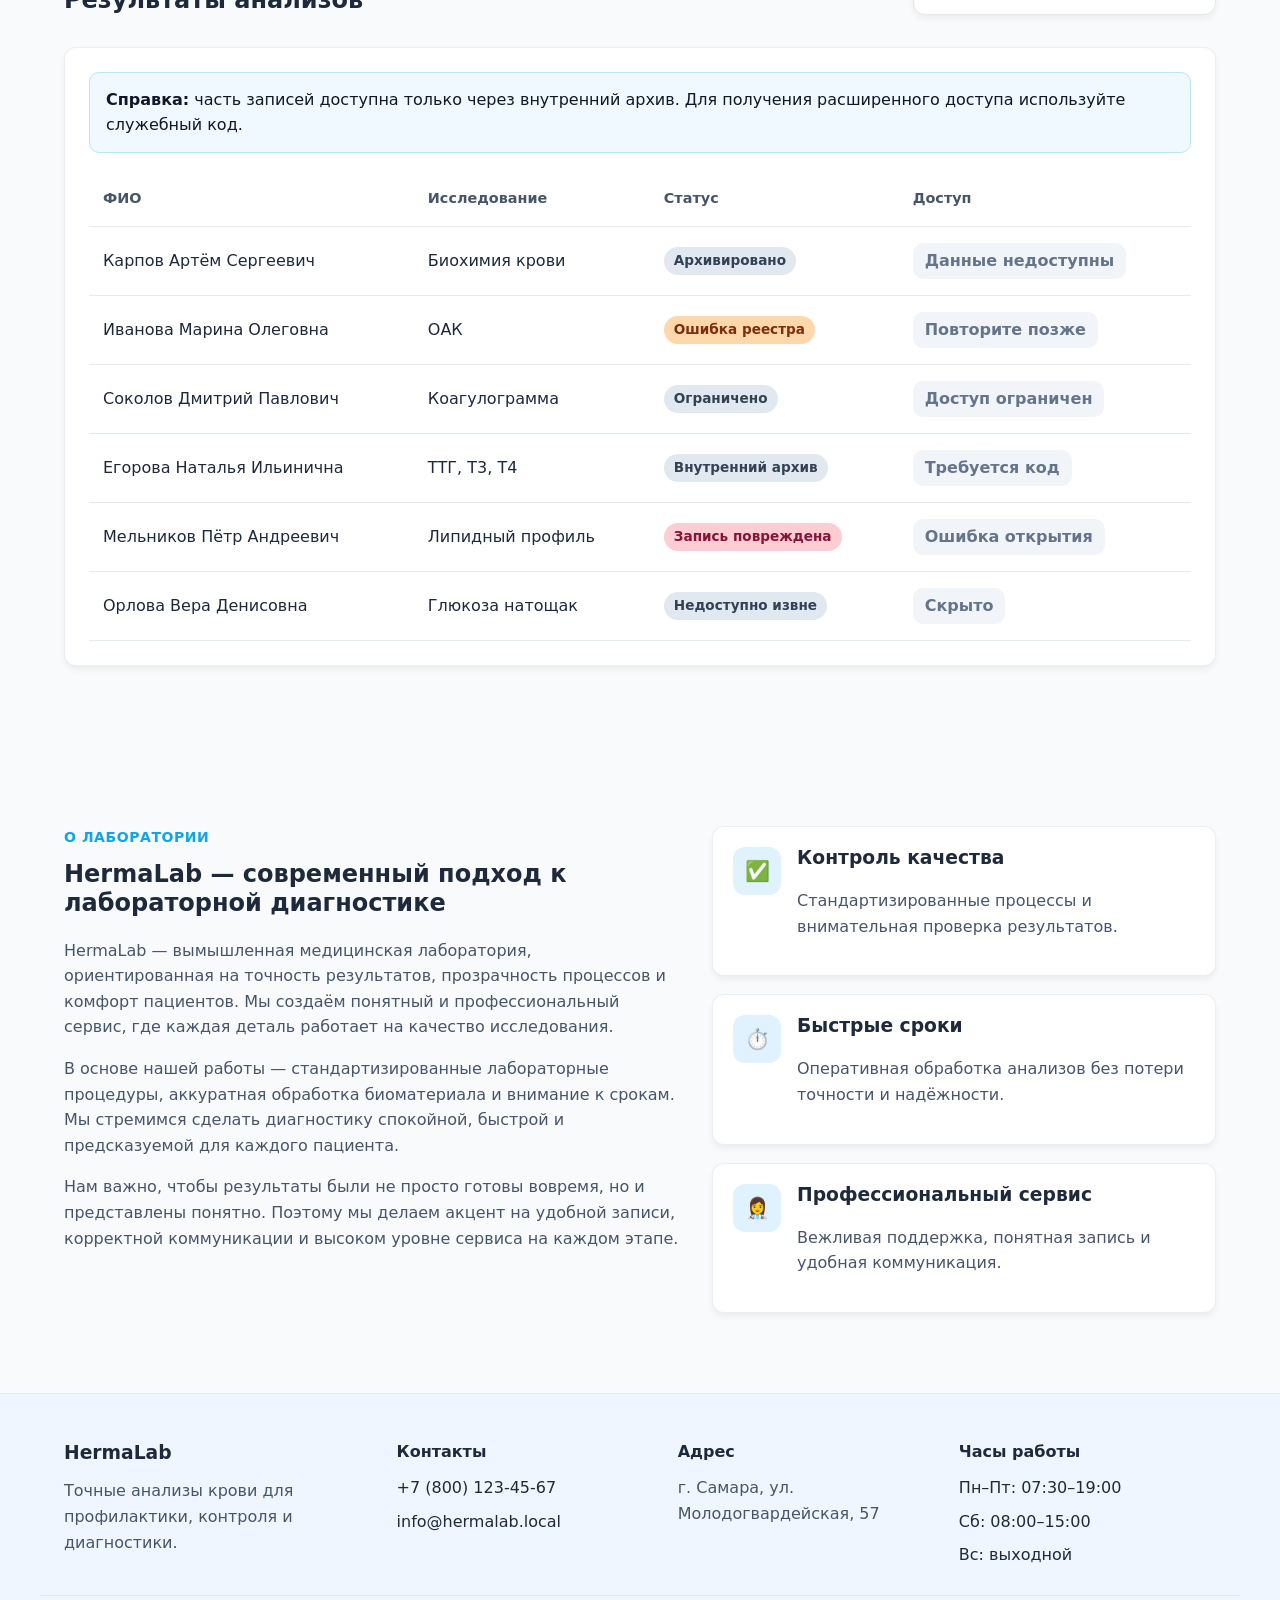
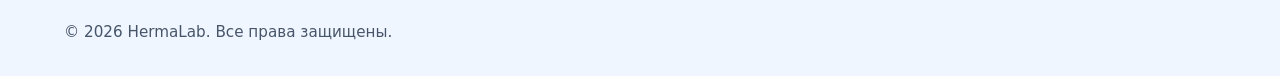
==== commit 8c041b42: "222" ====
--- a/index.html
+++ b/index.html
@@ -310,7 +310,7 @@
 
       <div>
         <h4>Адрес</h4>
-        <p>г. Москва, ул. Академическая, 12</p>
+        <p>г. Самара, ул. Молодогвардейская, 57</p>
       </div>
 
       <div>
--- a/styles.css
+++ b/styles.css
@@ -768,6 +768,10 @@
   gap: 20px;
 }
 
+.archive-grid-wide {
+  grid-template-columns: repeat(2, minmax(0, 1fr));
+}
+
 .archive-card,
 .archive-surface {
   background-color: rgba(13, 24, 39, 0.9);
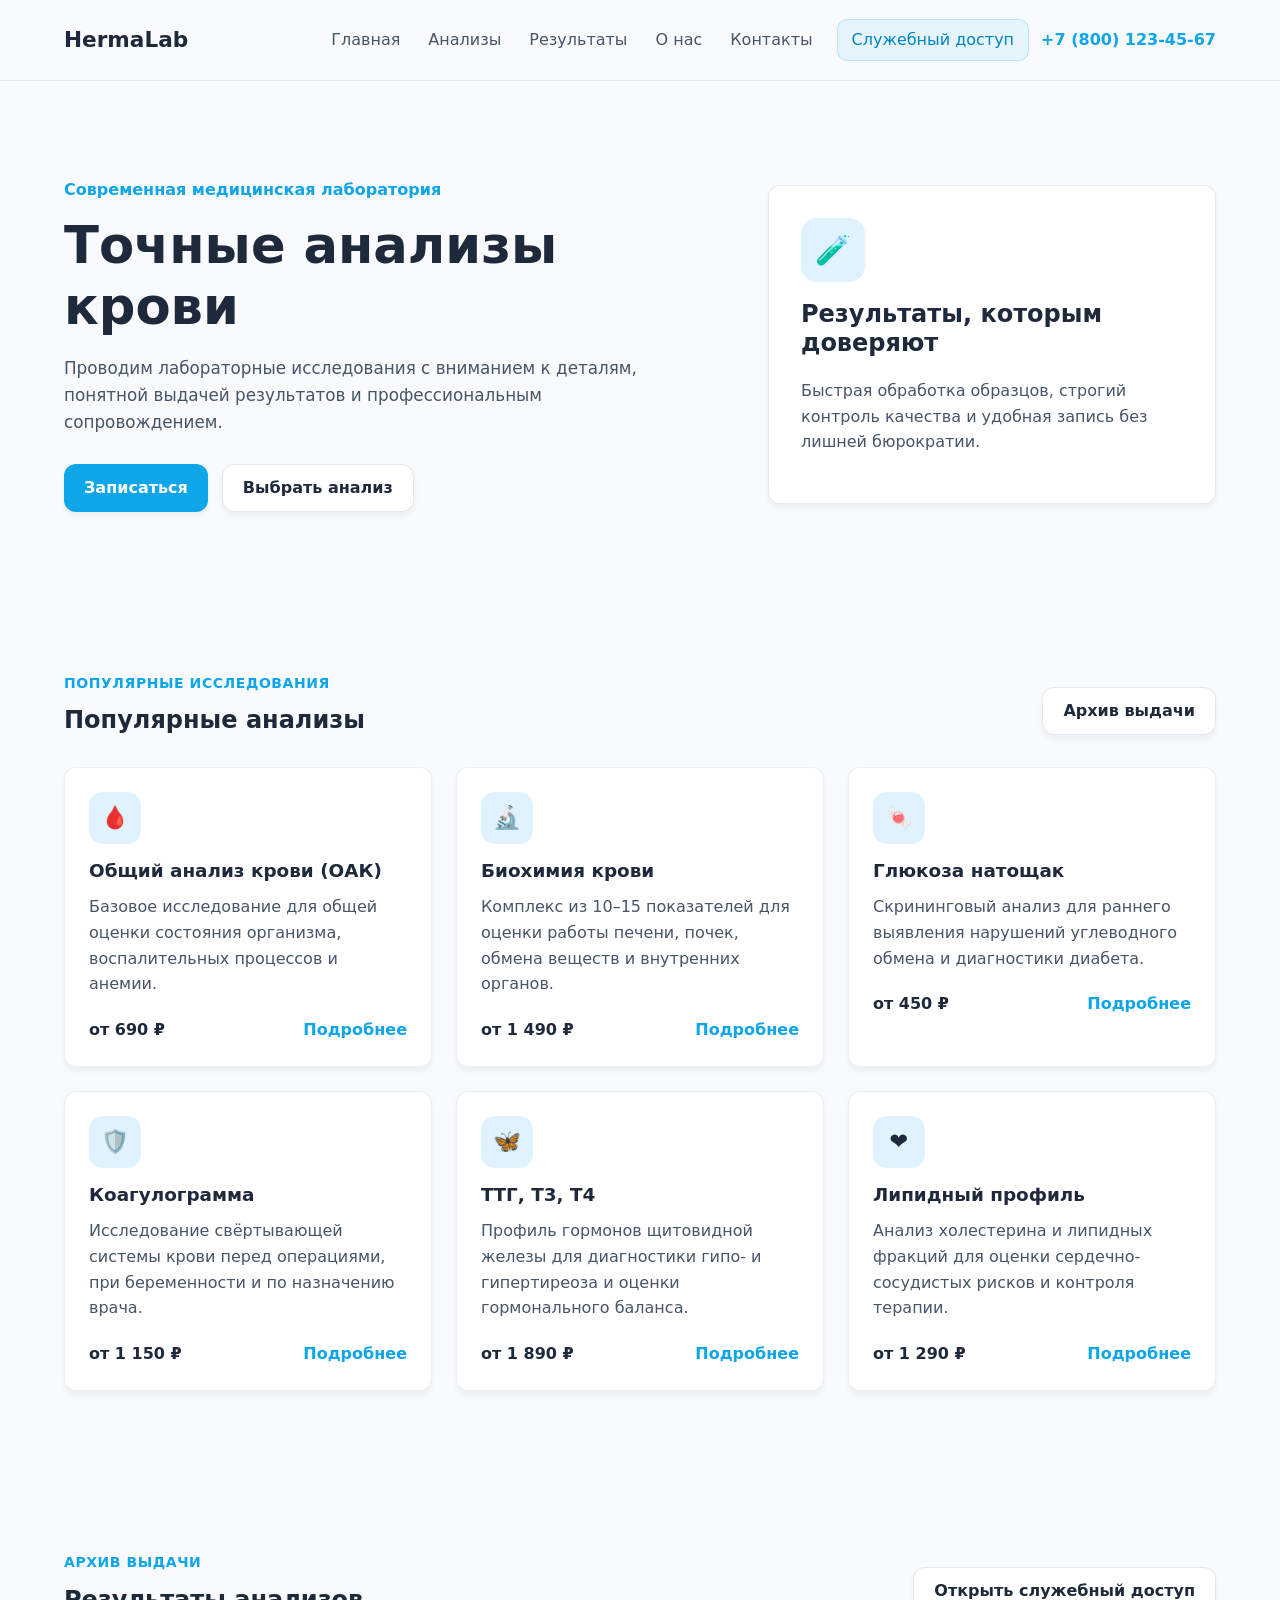
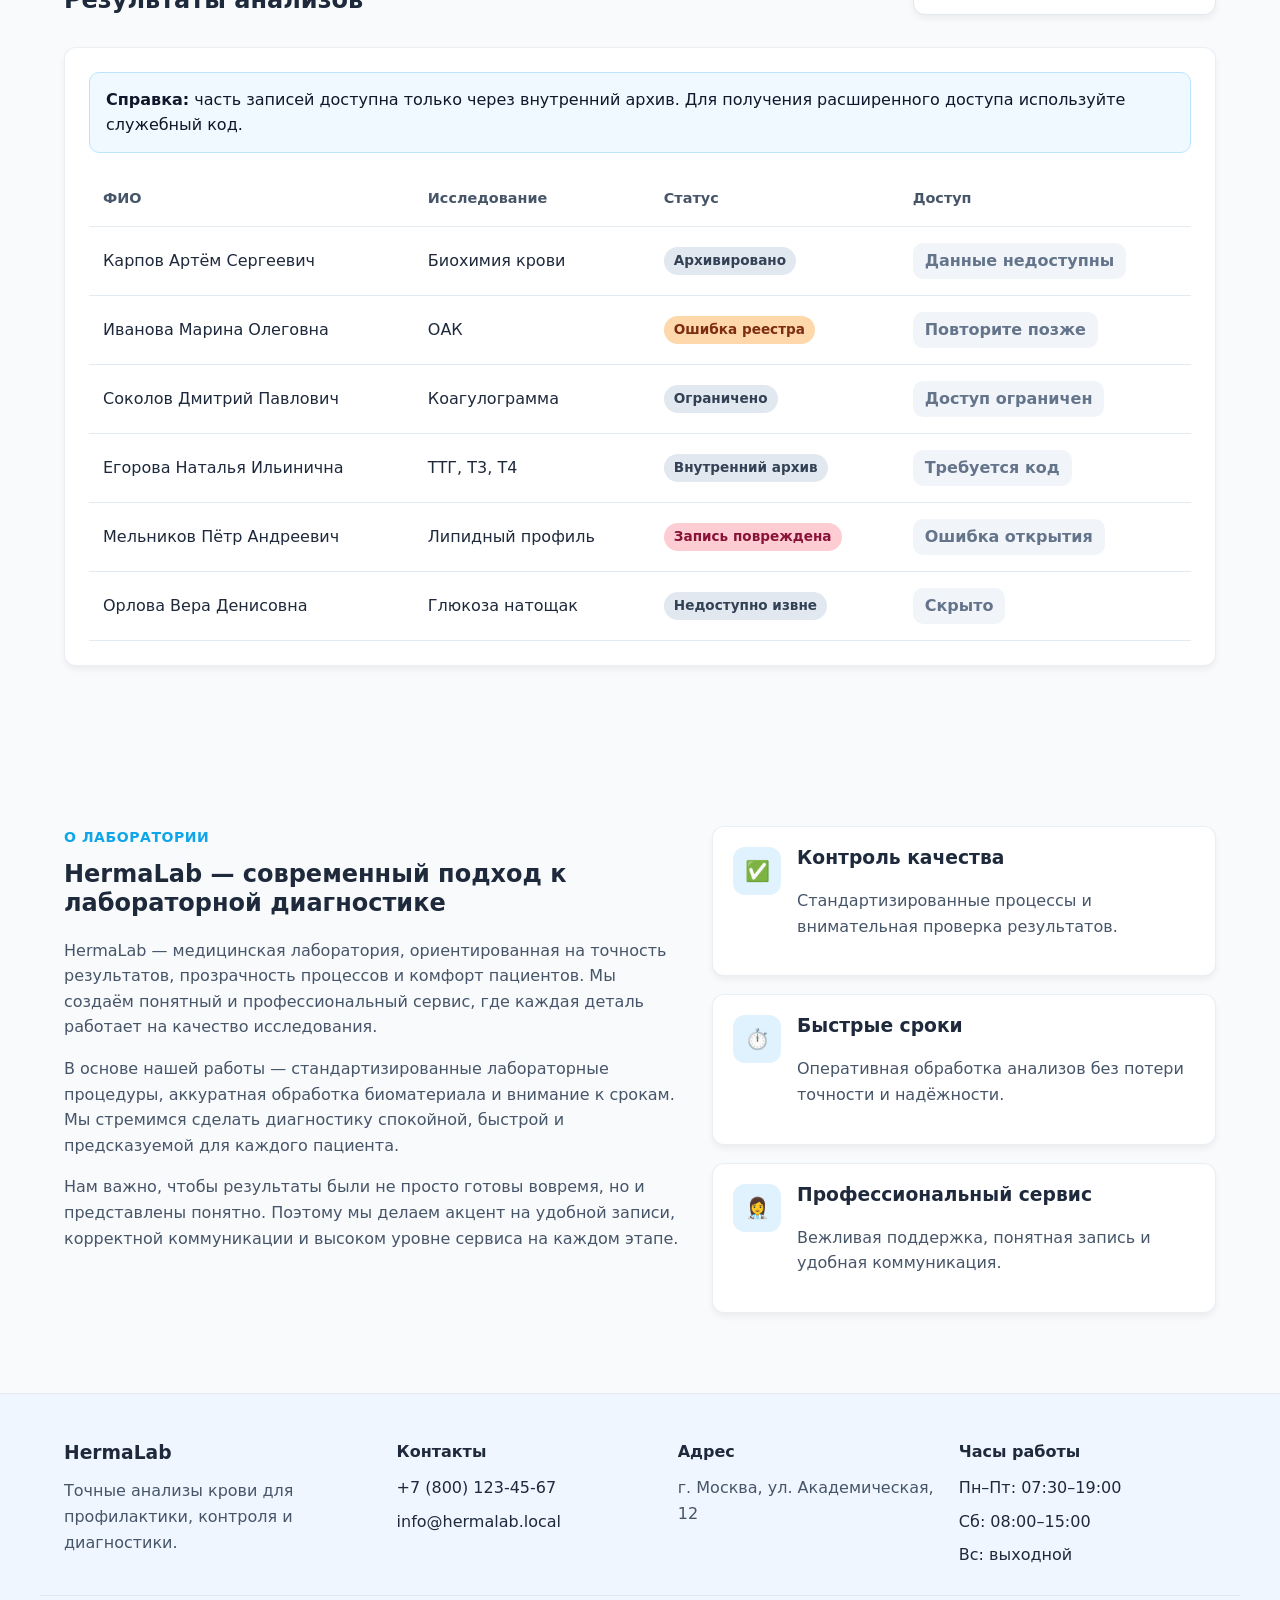
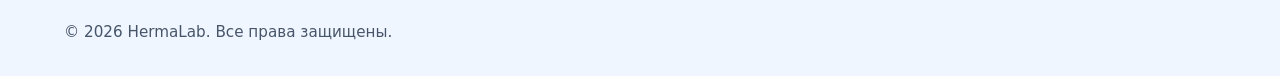
==== commit 11bcfd0d: "vers with vid" ====
--- a/index.html
+++ b/index.html
@@ -244,7 +244,7 @@
           <h2>HermaLab — современный подход к лабораторной диагностике</h2>
 
           <p>
-            HermaLab — вымышленная медицинская лаборатория, ориентированная на
+            HermaLab — медицинская лаборатория, ориентированная на
             точность результатов, прозрачность процессов и комфорт пациентов.
             Мы создаём понятный и профессиональный сервис, где каждая деталь
             работает на качество исследования.
@@ -310,7 +310,7 @@
 
       <div>
         <h4>Адрес</h4>
-        <p>г. Самара, ул. Молодогвардейская, 57</p>
+        <p>г. Москва, ул. Академическая, 12</p>
       </div>
 
       <div>
--- a/styles.css
+++ b/styles.css
@@ -768,10 +768,6 @@
   gap: 20px;
 }
 
-.archive-grid-wide {
-  grid-template-columns: repeat(2, minmax(0, 1fr));
-}
-
 .archive-card,
 .archive-surface {
   background-color: rgba(13, 24, 39, 0.9);
@@ -939,36 +935,37 @@
 }
 
 
-
-.noise-layout {
-  display: grid;
-  grid-template-columns: 1.05fr 0.95fr;
-  gap: 24px;
-}
-
-.fragments-grid {
-  display: grid;
-  grid-template-columns: repeat(2, minmax(0, 1fr));
-  gap: 12px;
-}
-
-.fragment-card {
-  padding: 12px 14px;
+.media-box {
+  border: 1px solid rgba(56, 189, 248, 0.18);
+  border-radius: 14px;
+  padding: 14px;
+  background-color: rgba(8, 17, 29, 0.6);
+}
+
+.media-label {
+  margin-bottom: 12px;
+  color: var(--archive-accent) !important;
+  font-size: 0.82rem;
+  font-weight: 800;
+  letter-spacing: 0.04em;
+  text-transform: uppercase;
+}
+
+.profile-image {
+  width: 100%;
+  min-height: 260px;
+  object-fit: cover;
   border-radius: 12px;
-  background-color: rgba(148, 163, 184, 0.06);
-  border: 1px solid rgba(148, 163, 184, 0.1);
-  color: var(--archive-muted);
-}
-
-.record-layout {
-  display: grid;
-  grid-template-columns: minmax(280px, 340px) minmax(0, 1fr);
-  gap: 24px;
-  align-items: start;
-}
-
-.record-actions {
-  margin-top: 20px;
+  border: 1px solid rgba(148, 163, 184, 0.18);
+  background-color: rgba(15, 23, 42, 0.7);
+}
+
+.record-video {
+  width: 100%;
+  display: block;
+  border-radius: 12px;
+  border: 1px solid rgba(148, 163, 184, 0.18);
+  background-color: #020617;
 }
 
 /* =========================
@@ -979,9 +976,7 @@
   .about-inner,
   .footer-grid,
   .archive-grid,
-  .profile-layout,
-  .record-layout,
-  .noise-layout {
+  .profile-layout {
     grid-template-columns: 1fr;
   }
 
@@ -1058,10 +1053,6 @@
     grid-template-columns: 1fr;
   }
 
-  .fragments-grid {
-    grid-template-columns: 1fr;
-  }
-
   .hero-actions,
   .archive-header-actions {
     flex-direction: column;
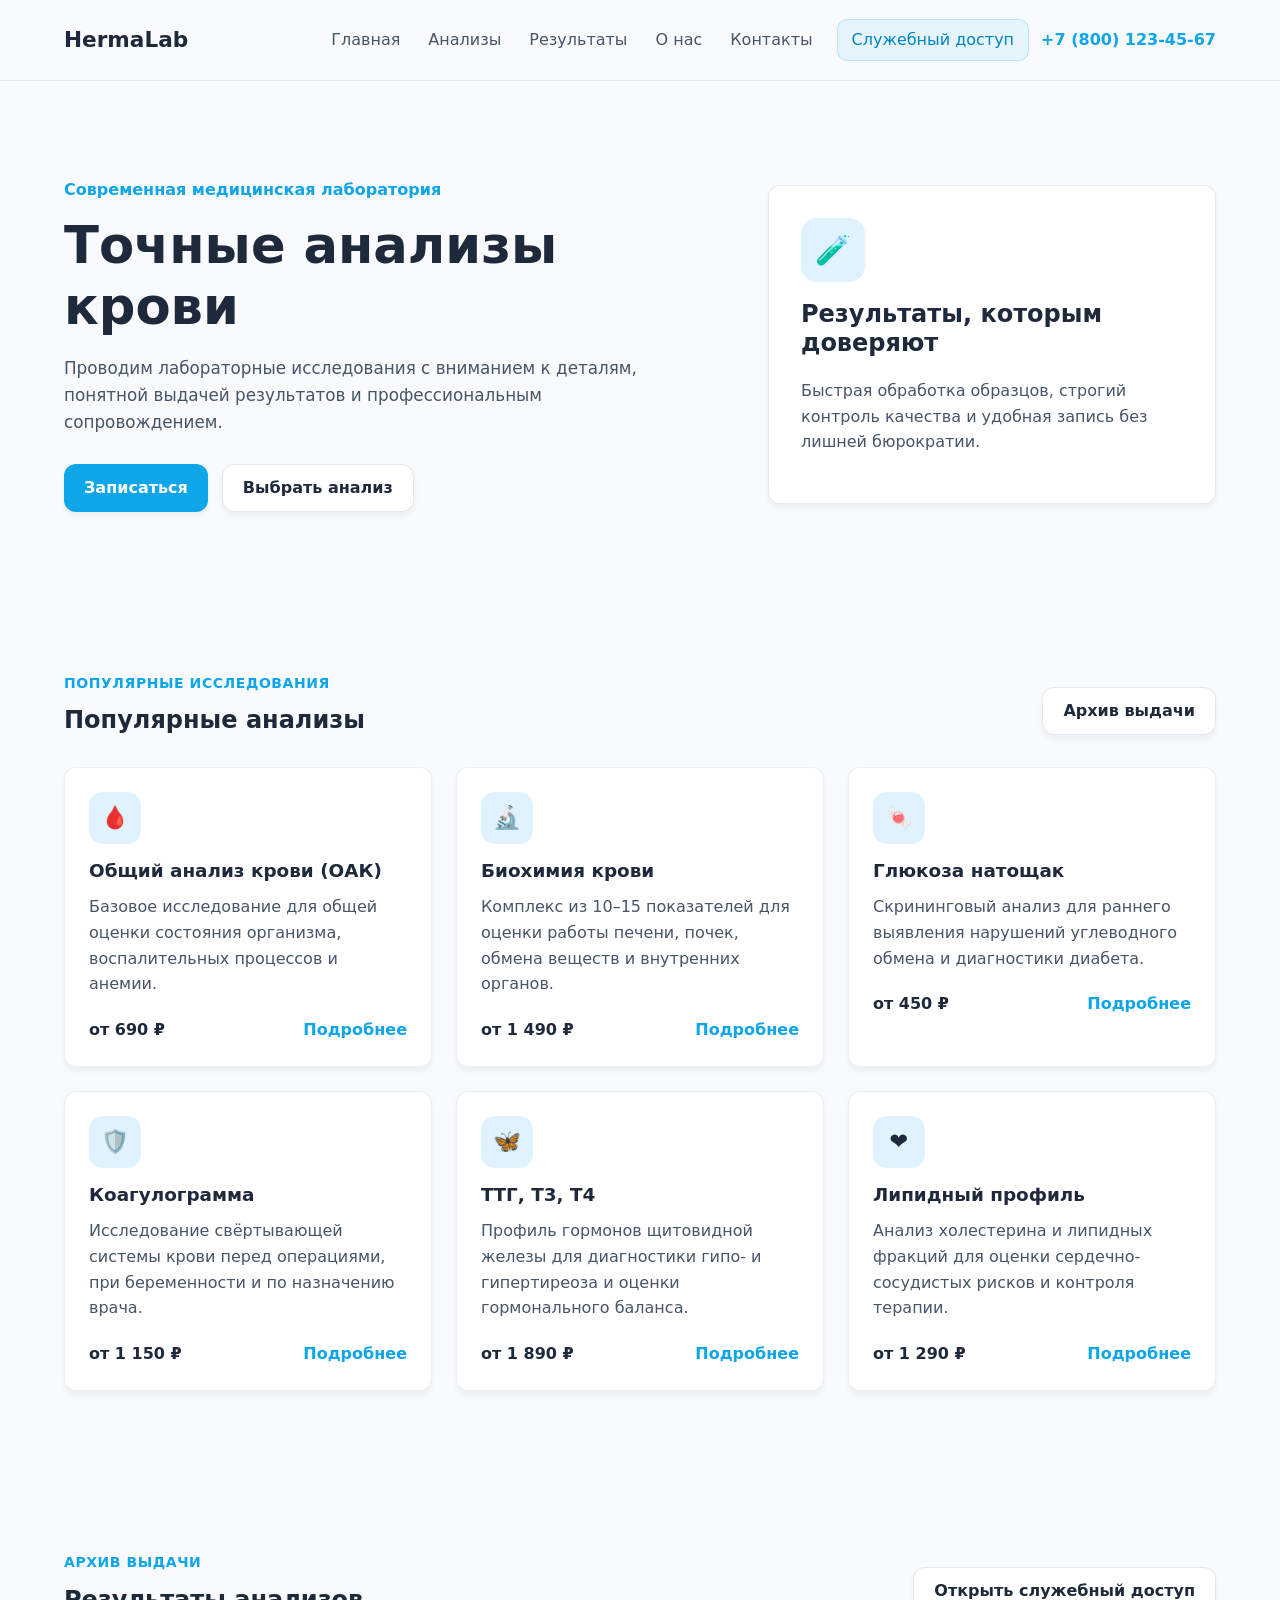
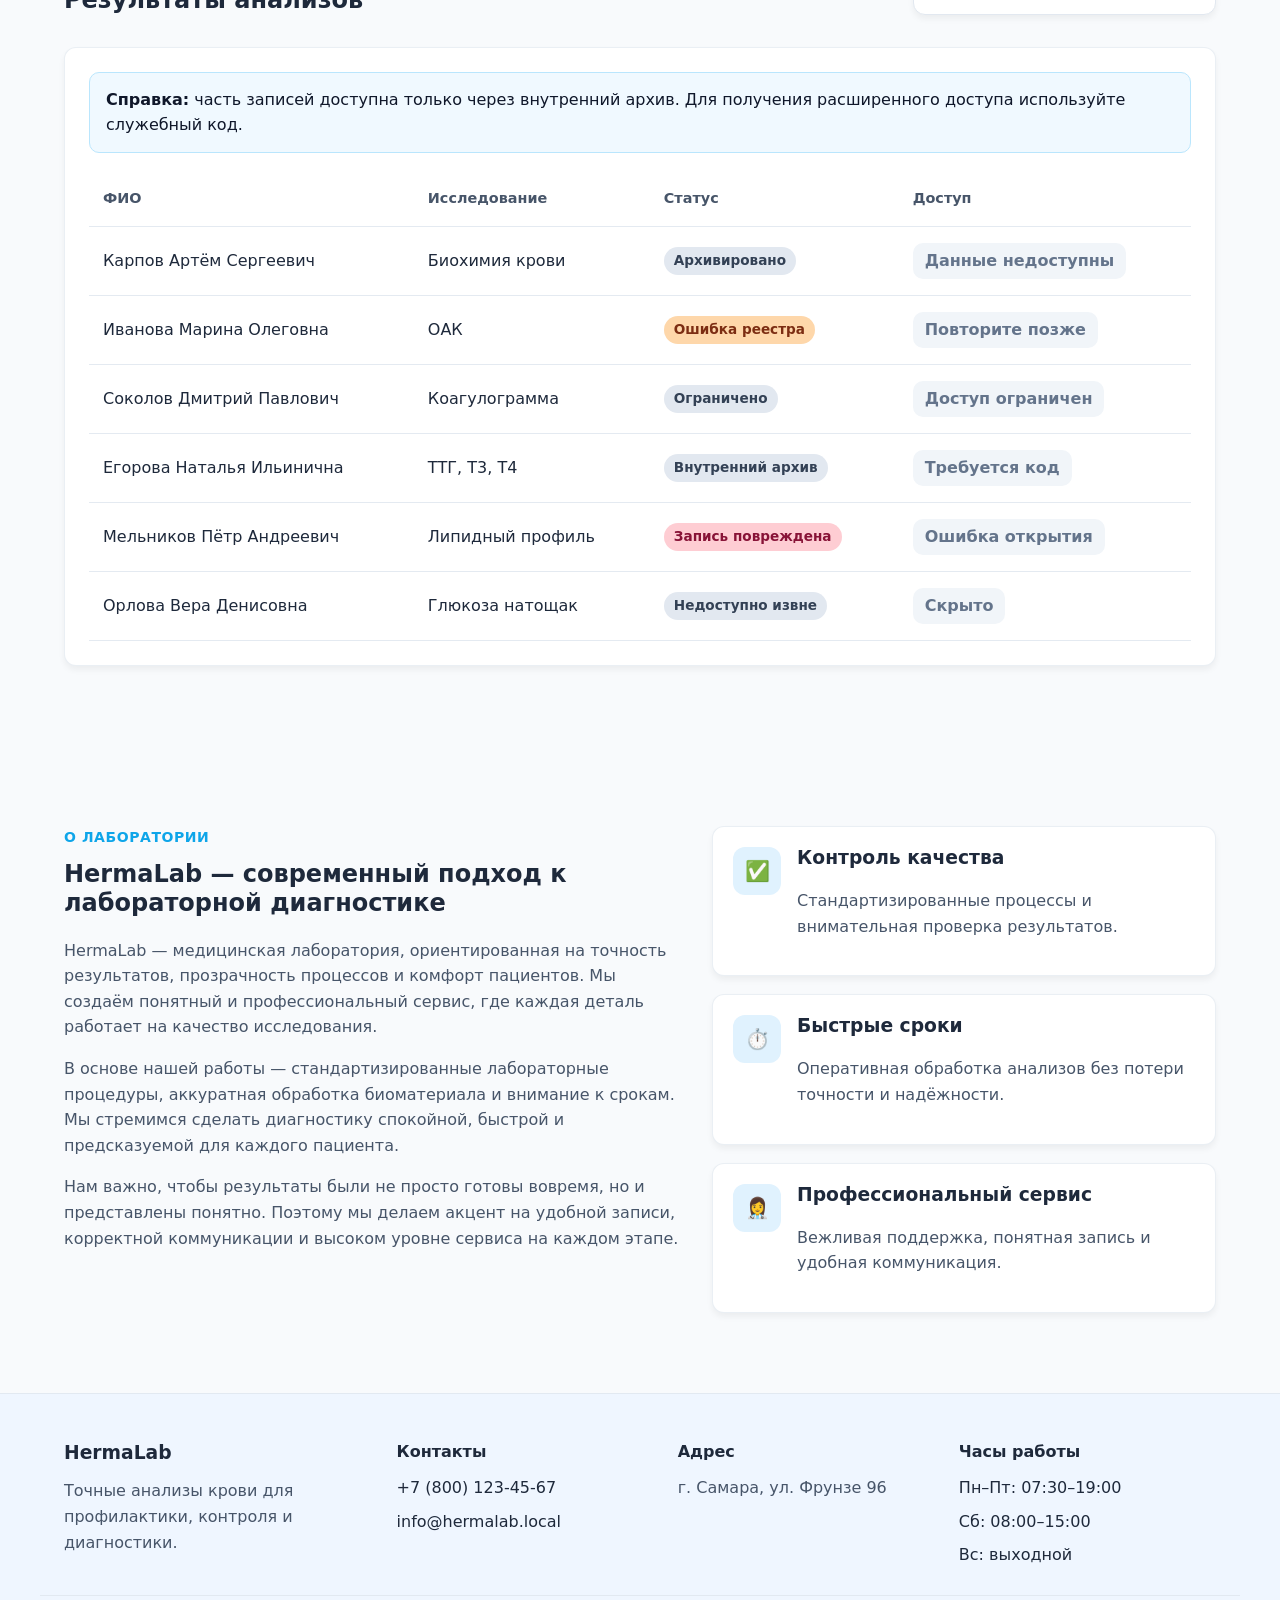
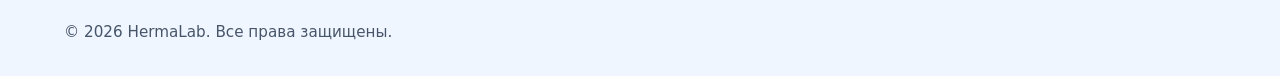
==== commit 01d49f0e: "Update address in index.html" ====
--- a/index.html
+++ b/index.html
@@ -310,7 +310,7 @@
 
       <div>
         <h4>Адрес</h4>
-        <p>г. Москва, ул. Академическая, 12</p>
+        <p>г. Самара, ул. Фрунзе 96</p>
       </div>
 
       <div>
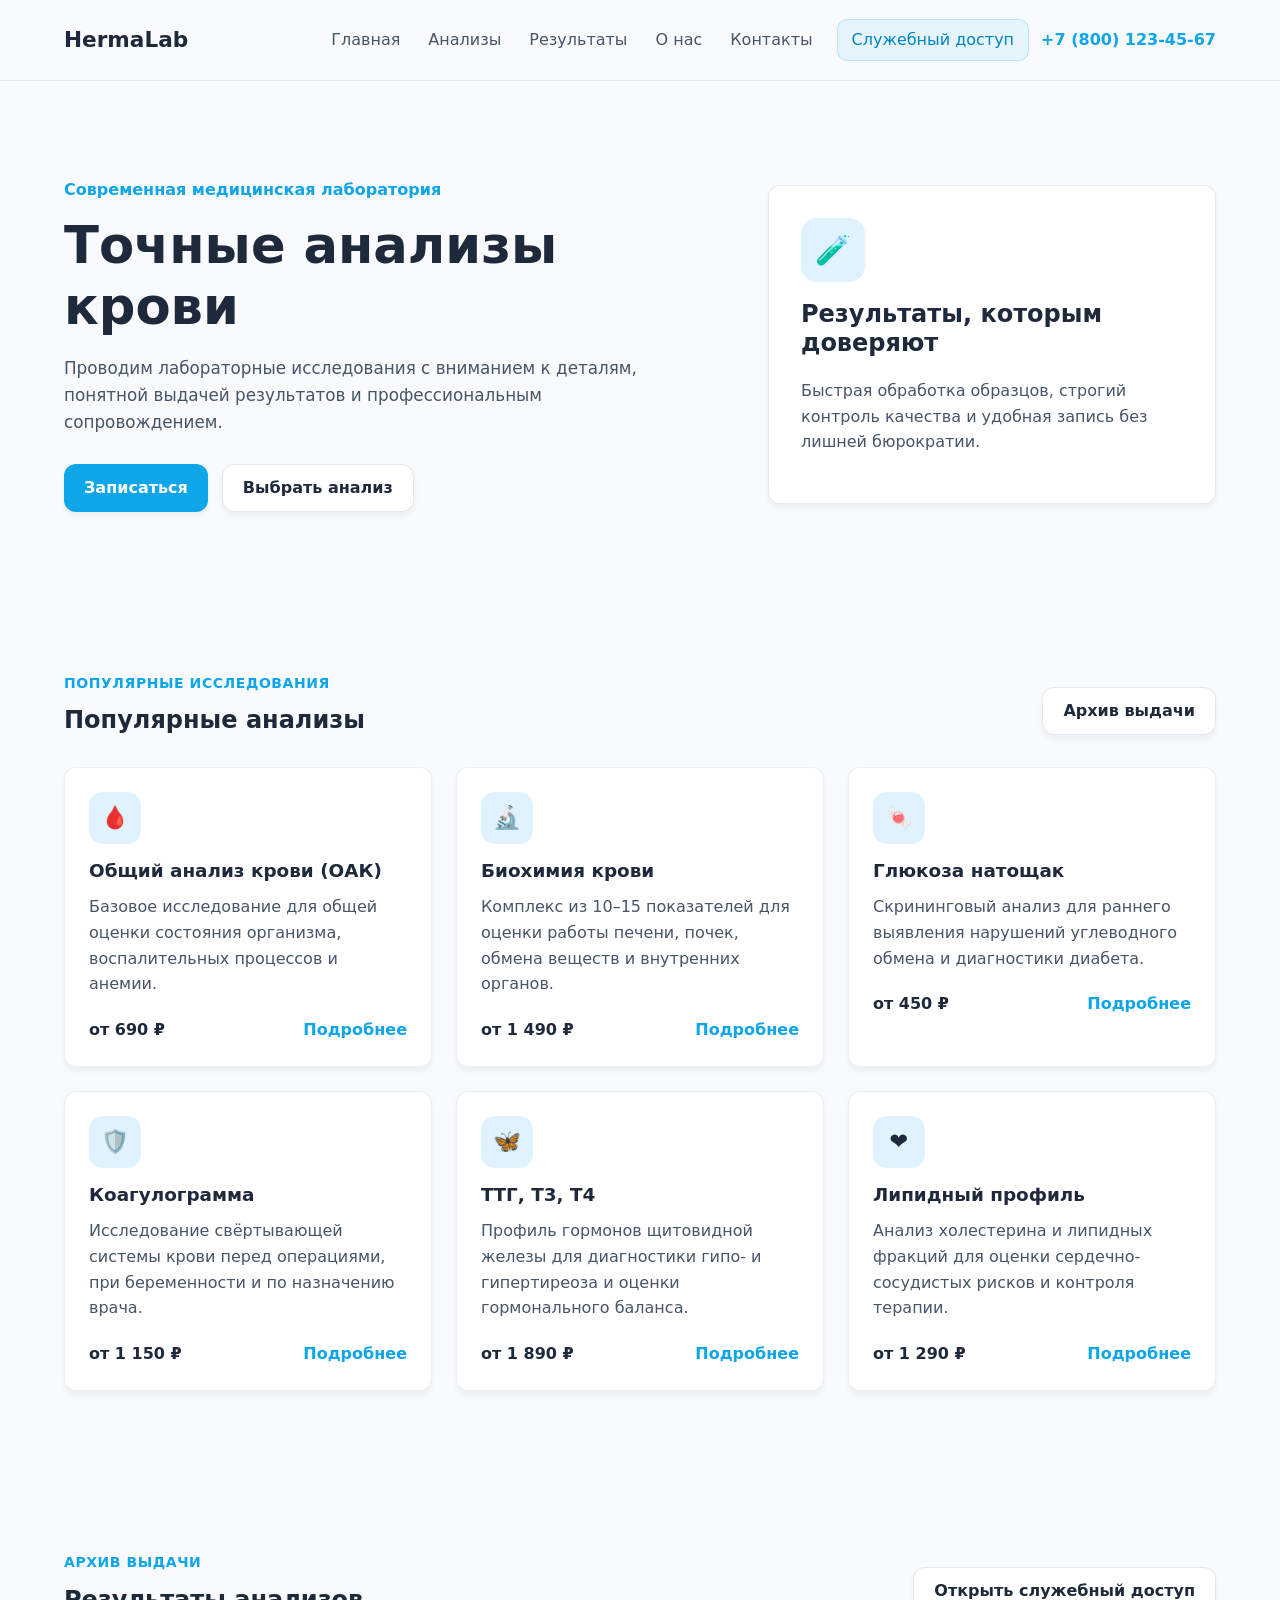
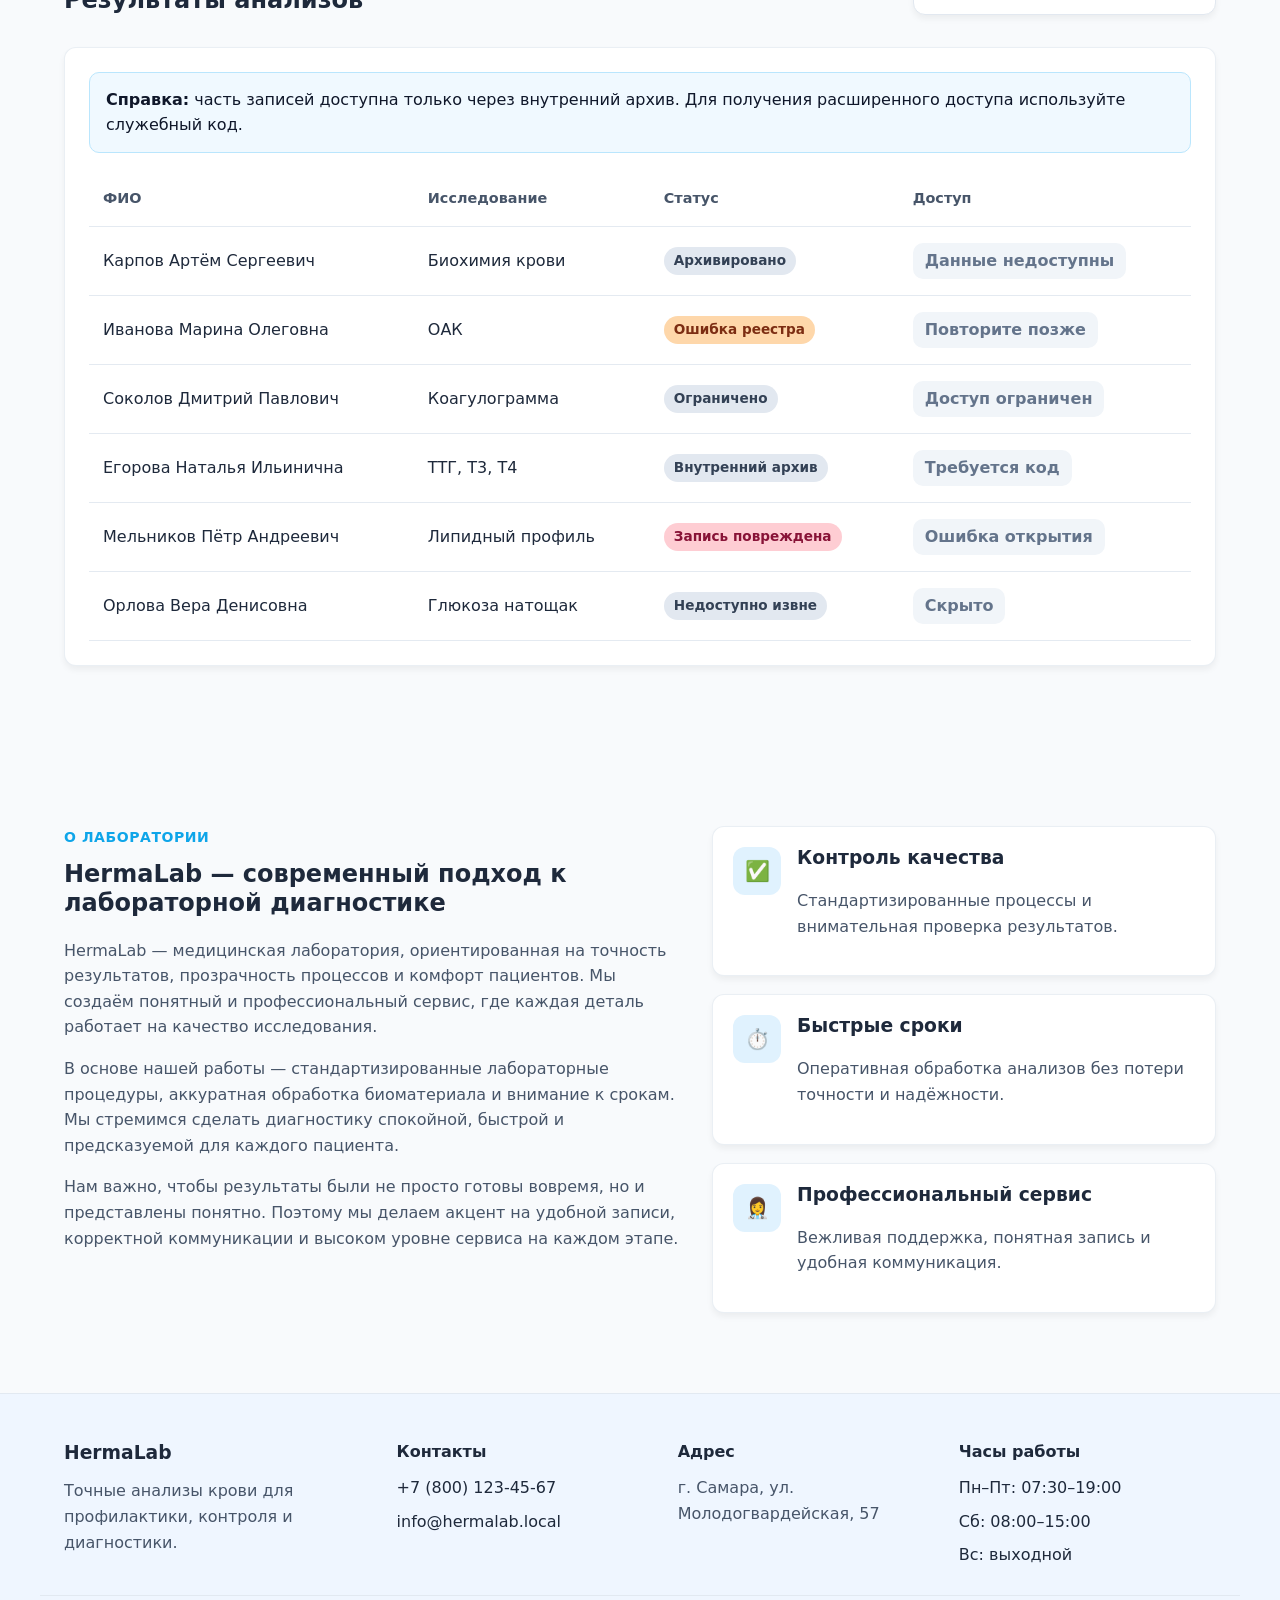
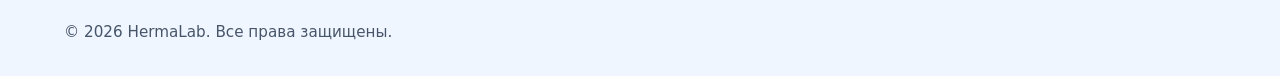
==== commit 4fc5545f: "124123421" ====
--- a/index.html
+++ b/index.html
@@ -310,7 +310,7 @@
 
       <div>
         <h4>Адрес</h4>
-        <p>г. Самара, ул. Фрунзе 96</p>
+        <p>г. Самара, ул. Молодогвардейская, 57</p>
       </div>
 
       <div>
--- a/styles.css
+++ b/styles.css
@@ -934,40 +934,6 @@
   color: var(--archive-muted) !important;
 }
 
-
-.media-box {
-  border: 1px solid rgba(56, 189, 248, 0.18);
-  border-radius: 14px;
-  padding: 14px;
-  background-color: rgba(8, 17, 29, 0.6);
-}
-
-.media-label {
-  margin-bottom: 12px;
-  color: var(--archive-accent) !important;
-  font-size: 0.82rem;
-  font-weight: 800;
-  letter-spacing: 0.04em;
-  text-transform: uppercase;
-}
-
-.profile-image {
-  width: 100%;
-  min-height: 260px;
-  object-fit: cover;
-  border-radius: 12px;
-  border: 1px solid rgba(148, 163, 184, 0.18);
-  background-color: rgba(15, 23, 42, 0.7);
-}
-
-.record-video {
-  width: 100%;
-  display: block;
-  border-radius: 12px;
-  border: 1px solid rgba(148, 163, 184, 0.18);
-  background-color: #020617;
-}
-
 /* =========================
    Responsive
 ========================= */
@@ -1075,3 +1041,129 @@
     min-width: 640px;
   }
 }
+
+.record-primary {
+  display: grid;
+  grid-template-columns: minmax(300px, 340px) minmax(0, 1fr);
+  gap: 24px;
+  align-items: start;
+}
+
+.record-side-column {
+  display: grid;
+  gap: 24px;
+}
+
+.profile-photo-card {
+  padding: 22px;
+}
+
+.profile-image,
+.record-video {
+  width: 100%;
+  border-radius: 12px;
+  display: block;
+}
+
+.media-label {
+  margin: 0 0 12px;
+  color: var(--archive-muted);
+  font-size: 0.92rem;
+}
+
+.signal-card {
+  color: var(--archive-text);
+}
+
+.signal-status-list {
+  display: grid;
+  gap: 12px;
+  margin-bottom: 18px;
+}
+
+.signal-status-item {
+  display: flex;
+  justify-content: space-between;
+  gap: 16px;
+  padding: 12px 14px;
+  border-radius: 12px;
+  background-color: rgba(148, 163, 184, 0.06);
+  border: 1px solid rgba(148, 163, 184, 0.12);
+}
+
+.signal-status-item span {
+  color: var(--archive-muted);
+}
+
+.signal-status-item strong {
+  color: var(--archive-text);
+  text-align: right;
+}
+
+.signal-status-alert {
+  border-color: rgba(251, 191, 36, 0.24);
+  background-color: rgba(245, 158, 11, 0.08);
+}
+
+.signal-status-alert strong {
+  color: #fcd34d;
+}
+
+.signal-form {
+  display: grid;
+  gap: 12px;
+}
+
+.signal-feedback {
+  min-height: 24px;
+  margin: 0;
+  font-size: 0.92rem;
+  color: var(--archive-muted);
+}
+
+.signal-feedback.error {
+  color: #fda4af;
+}
+
+.signal-overlay[hidden] {
+  display: none;
+}
+
+.signal-overlay {
+  position: fixed;
+  inset: 0;
+  z-index: 2500;
+  display: grid;
+  place-items: center;
+}
+
+.signal-overlay-backdrop {
+  position: absolute;
+  inset: 0;
+  background-color: rgba(2, 6, 23, 0.72);
+  backdrop-filter: blur(6px);
+}
+
+.signal-overlay-dialog {
+  position: relative;
+  width: min(100% - 32px, 760px);
+  padding: 34px 30px;
+  border-radius: 20px;
+  border: 1px solid rgba(56, 189, 248, 0.26);
+  background: linear-gradient(180deg, rgba(7, 18, 31, 0.98), rgba(11, 26, 44, 0.98));
+  box-shadow: 0 28px 80px rgba(0, 0, 0, 0.4);
+  text-align: center;
+}
+
+.signal-overlay-dialog h2 {
+  margin: 0 0 24px;
+  font-size: clamp(2rem, 4vw, 3rem);
+  line-height: 1.15;
+  color: #f8fafc;
+}
+
+@media (max-width: 1024px) {
+  .record-primary {
+    grid-template-columns: 1fr;
+  }
+}
